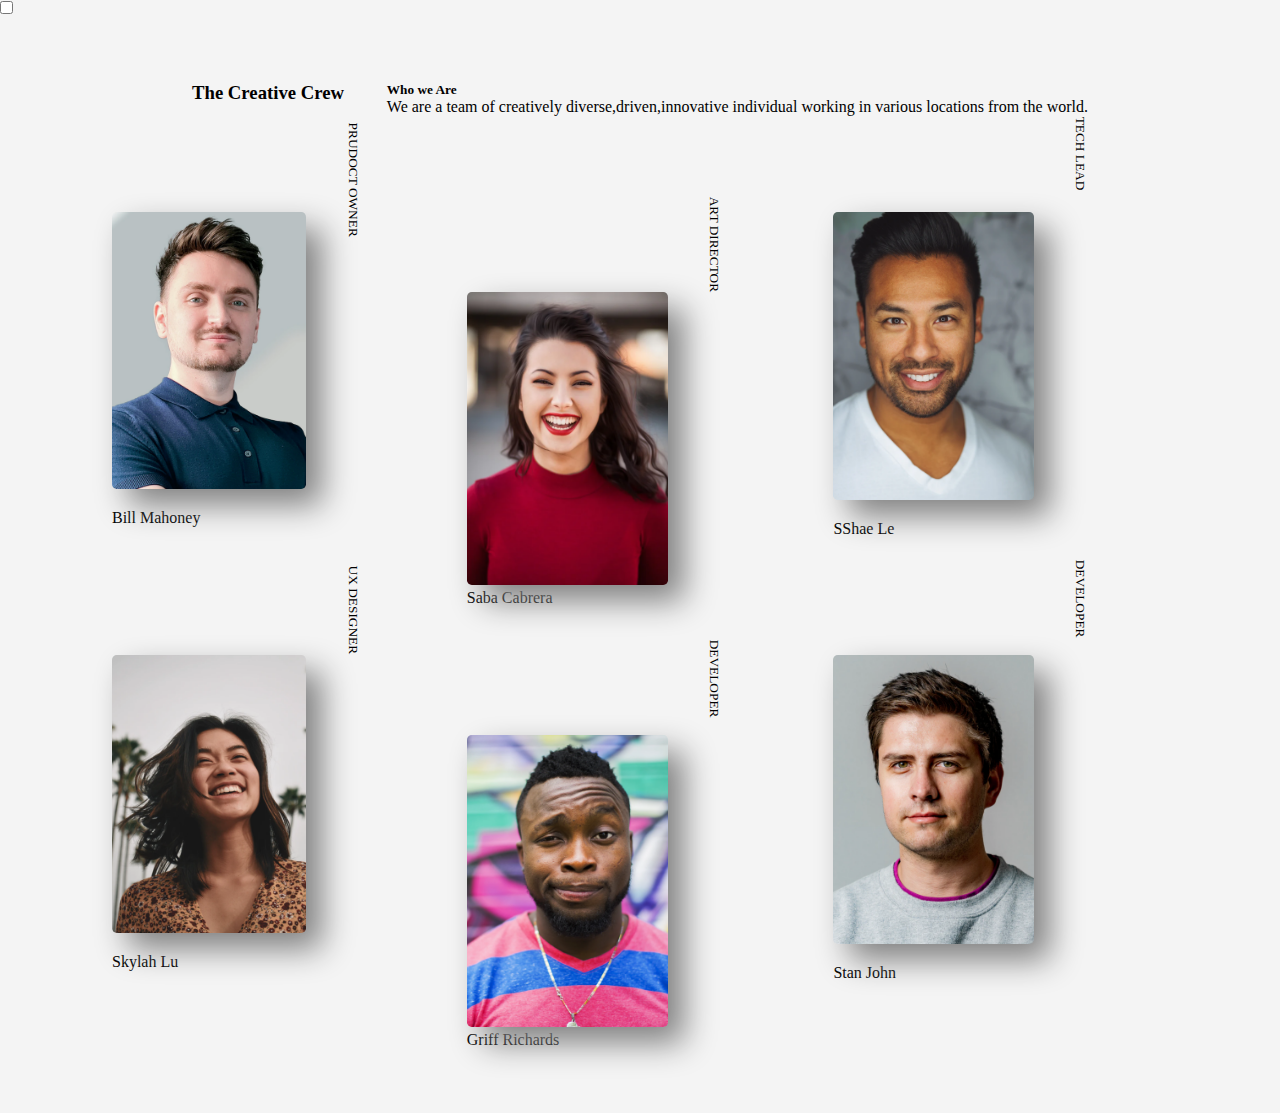
==== index.html @ 1f274f35 "Team Member" ====
<!DOCTYPE html>
<html lang="en">
  <head>
    <meta charset="UTF-8" />
    <meta http-equiv="X-UA-Compatible" content="IE=edge" />
    <meta name="viewport" content="width=device-width, initial-scale=1.0" />
    <title>Team Memeber Page</title>
    <link
      href="https://cdn.jsdelivr.net/npm/bootstrap@5.1.3/dist/css/bootstrap.min.css"
      rel="stylesheet"
      integrity="sha384-1BmE4kWBq78iYhFldvKuhfTAU6auU8tT94WrHftjDbrCEXSU1oBoqyl2QvZ6jIW3"
      crossorigin="anonymous"
    />
    <link rel="stylesheet" href="./index.css" />
  </head>
  <body>
    <div class="form-check form-switch">
      <input
        class="form-check-input"
        type="checkbox"
        role="switch"
        id="flexSwitchCheckDefault"
      />
      <label class="form-check-label" for="flexSwitchCheckDefault"></label>
    </div>

    <div class="container">
      <header>
        <div class="header-left">
          <h3>The Creative Crew</h3>
        </div>
        <div class="header-right">
          <h5>Who we Are</h5>
          <p>
            We are a team of creatively diverse,driven,innovative individual
            working in various locations from the world.
          </p>
        </div>
      </header>
      <div class="container-team">
        <div class="cantainer--team-member">
          <span>PRUDOCT OWNER</span>
          <img src="./images/photo1.png" alt="photo1" />
          <p>Bill Mahoney</p>
        </div>
        <div class="cantainer--team-member1">
          <span>ART DIRECTOR</span>
          <img src="./images/photo2.png" alt="photo1" />
          <p>Saba Cabrera</p>
        </div>
        <div class="cantainer--team-member">
          <span>TECH LEAD</span>
          <img src="./images/photo3.png" alt="photo1" />
          <p>SShae Le</p>
        </div>
        <div class="cantainer--team-member">
          <span>UX DESIGNER</span>
          <img src="./images/photo4.png" alt="photo1" />
          <p>Skylah Lu</p>
        </div>
        <div class="cantainer--team-member1">
          <span>DEVELOPER</span>
          <img src="./images/photo5.png" alt="photo1" />
          <p>Griff Richards</p>
        </div>
        <div class="cantainer--team-member">
          <span>DEVELOPER</span>
          <img src="./images/photo6.png" alt="photo1" />
          <p>Stan John</p>
        </div>
      </div>
    </div>
  </body>
</html>
---- index.css ----
* {
  margin: 0;
  padding: 0;
  box-sizing: border-box;
}
body {
    background: rgba(244, 244, 244);
}
header{
    display: flex;
    justify-content: space-between;
    margin: 3rem 7rem;
}
.container{
    margin: 4rem 5rem;
}
.container-team{
    display: grid;
    grid-template-columns: auto auto auto;
}
img{
    width: 60%;
    filter: drop-shadow(1rem 1rem 1rem gray);
    border-radius: 0.3rem;
}
.cantainer--team-member{
    margin: 2rem;
}
.cantainer--team-member p{
    margin: 1rem 0;
}
.cantainer--team-member1{
    margin-top: 7rem;
}
span{
    display: block;
    
    margin-left:10rem;
    font-size: smaller;
    transform: rotate(90deg);
    transform: ;
    
}
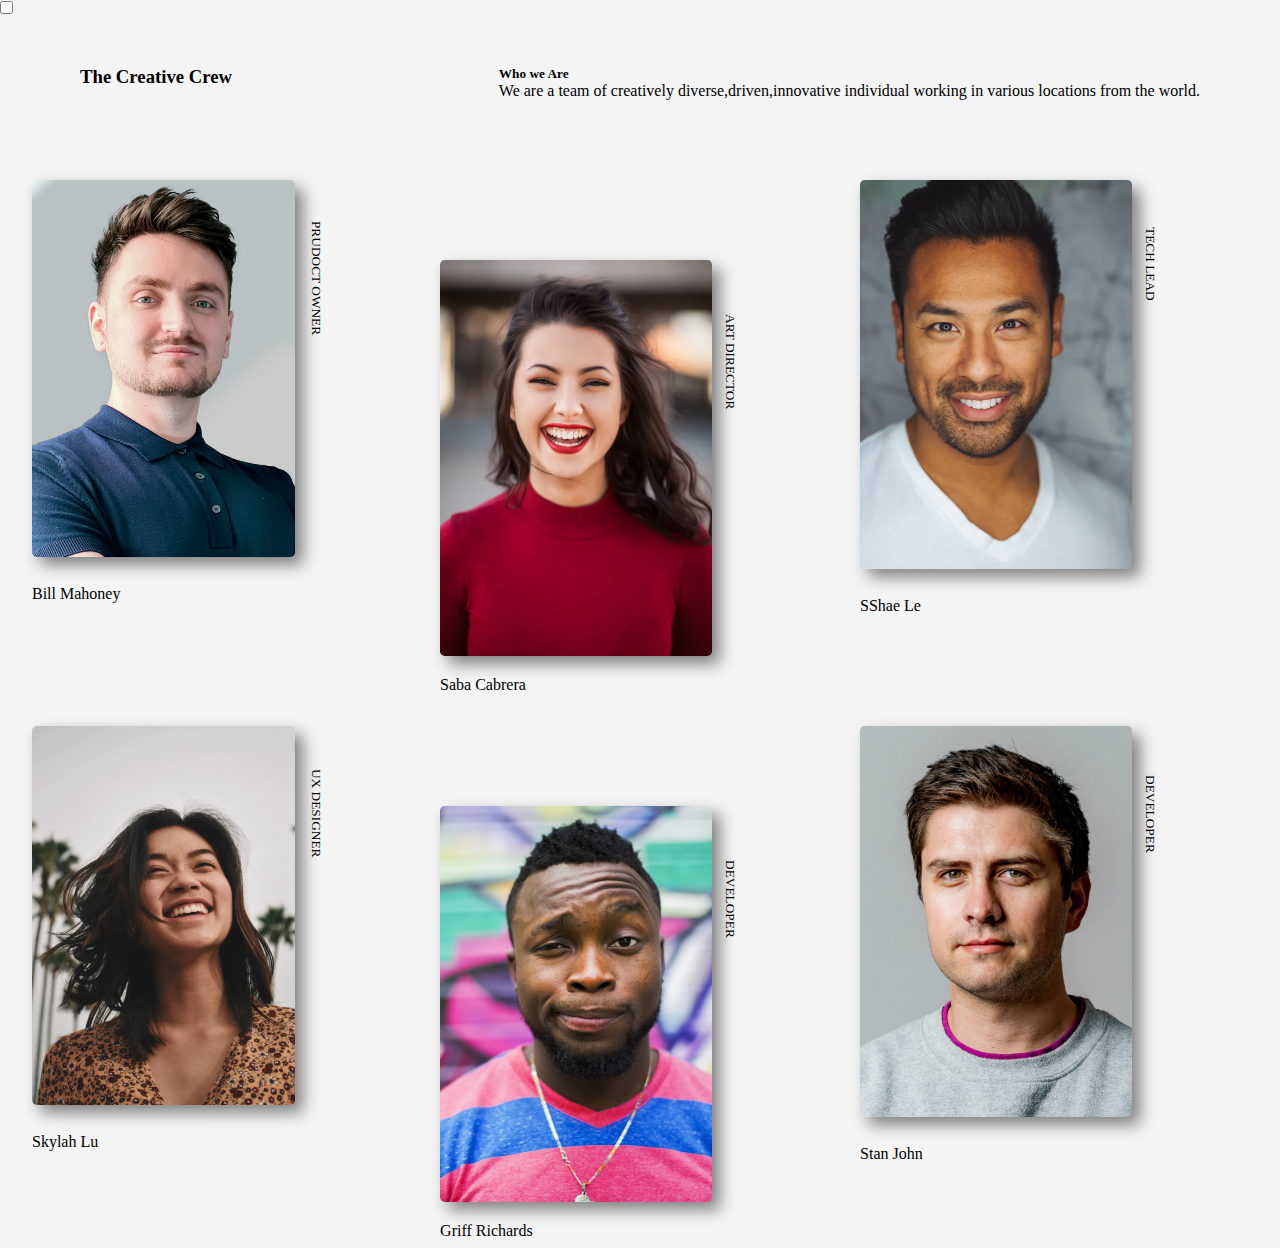
==== commit fbfd1f14: "Team Member Page" ====
--- a/index.html
+++ b/index.html
@@ -19,9 +19,8 @@
         class="form-check-input"
         type="checkbox"
         role="switch"
-        id="flexSwitchCheckDefault"
+        id="switch"
       />
-      <label class="form-check-label" for="flexSwitchCheckDefault"></label>
     </div>
 
     <div class="container">
@@ -39,36 +38,35 @@
       </header>
       <div class="container-team">
         <div class="cantainer--team-member">
-          <span>PRUDOCT OWNER</span>
-          <img src="./images/photo1.png" alt="photo1" />
+          <img src="./images/photo1.png" alt="photo1" /><span
+            >PRUDOCT OWNER</span
+          >
           <p>Bill Mahoney</p>
         </div>
         <div class="cantainer--team-member1">
-          <span>ART DIRECTOR</span>
-          <img src="./images/photo2.png" alt="photo1" />
+          <img src="./images/photo2.png" alt="photo2" /><span
+            >ART DIRECTOR</span
+          >
           <p>Saba Cabrera</p>
         </div>
         <div class="cantainer--team-member">
-          <span>TECH LEAD</span>
-          <img src="./images/photo3.png" alt="photo1" />
+          <img src="./images/photo3.png" alt="photo3" /><span>TECH LEAD</span>
           <p>SShae Le</p>
         </div>
         <div class="cantainer--team-member">
-          <span>UX DESIGNER</span>
-          <img src="./images/photo4.png" alt="photo1" />
+          <img src="./images/photo4.png" alt="photo4" /><span>UX DESIGNER</span>
           <p>Skylah Lu</p>
         </div>
         <div class="cantainer--team-member1">
-          <span>DEVELOPER</span>
-          <img src="./images/photo5.png" alt="photo1" />
+          <img src="./images/photo5.png" alt="photo5" /><span>DEVELOPER</span>
           <p>Griff Richards</p>
         </div>
         <div class="cantainer--team-member">
-          <span>DEVELOPER</span>
-          <img src="./images/photo6.png" alt="photo1" />
+          <img src="./images/photo6.png" alt="photo6" /><span>DEVELOPER</span>
           <p>Stan John</p>
         </div>
       </div>
     </div>
+    <script src="./app.js"></script>
   </body>
 </html>
--- a/index.css
+++ b/index.css
@@ -9,35 +9,38 @@
 header{
     display: flex;
     justify-content: space-between;
-    margin: 3rem 7rem;
+    margin: 3rem 5rem;
 }
 .container{
-    margin: 4rem 5rem;
+   
 }
 .container-team{
     display: grid;
     grid-template-columns: auto auto auto;
 }
 img{
-    width: 60%;
-    filter: drop-shadow(1rem 1rem 1rem gray);
+    width: 70%;
+    filter: drop-shadow(.5rem .5rem .5rem gray);
     border-radius: 0.3rem;
 }
 .cantainer--team-member{
     margin: 2rem;
 }
 .cantainer--team-member p{
-    margin: 1rem 0;
+    margin: .5rem 0;
 }
 .cantainer--team-member1{
     margin-top: 7rem;
 }
 span{
     display: block;
+    font-size: smaller;
+    transform: rotate(90deg) translate(-10rem,-6rem); 
+   
+  
     
-    margin-left:10rem;
-    font-size: smaller;
-    transform: rotate(90deg);
-    transform: ;
-    
+}
+.change-bg{
+    background-color: black;
+    color: white;
 }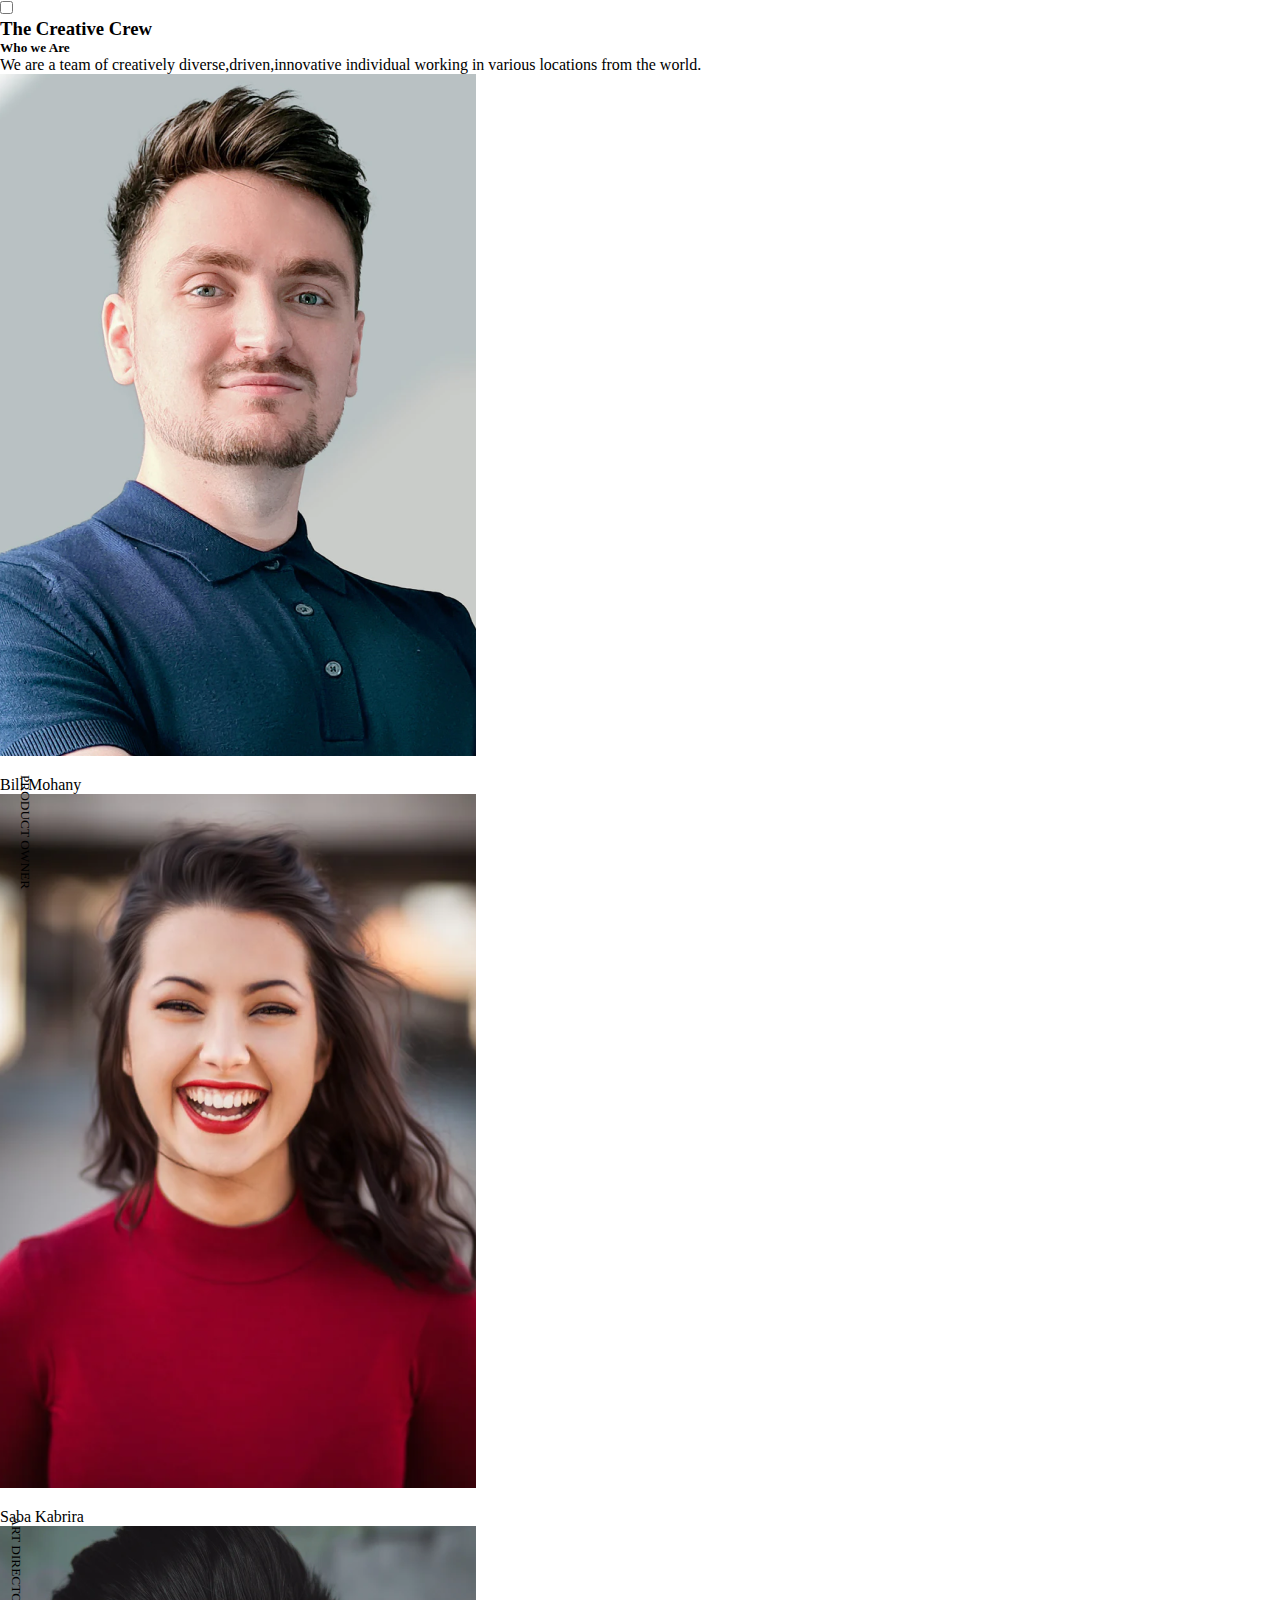
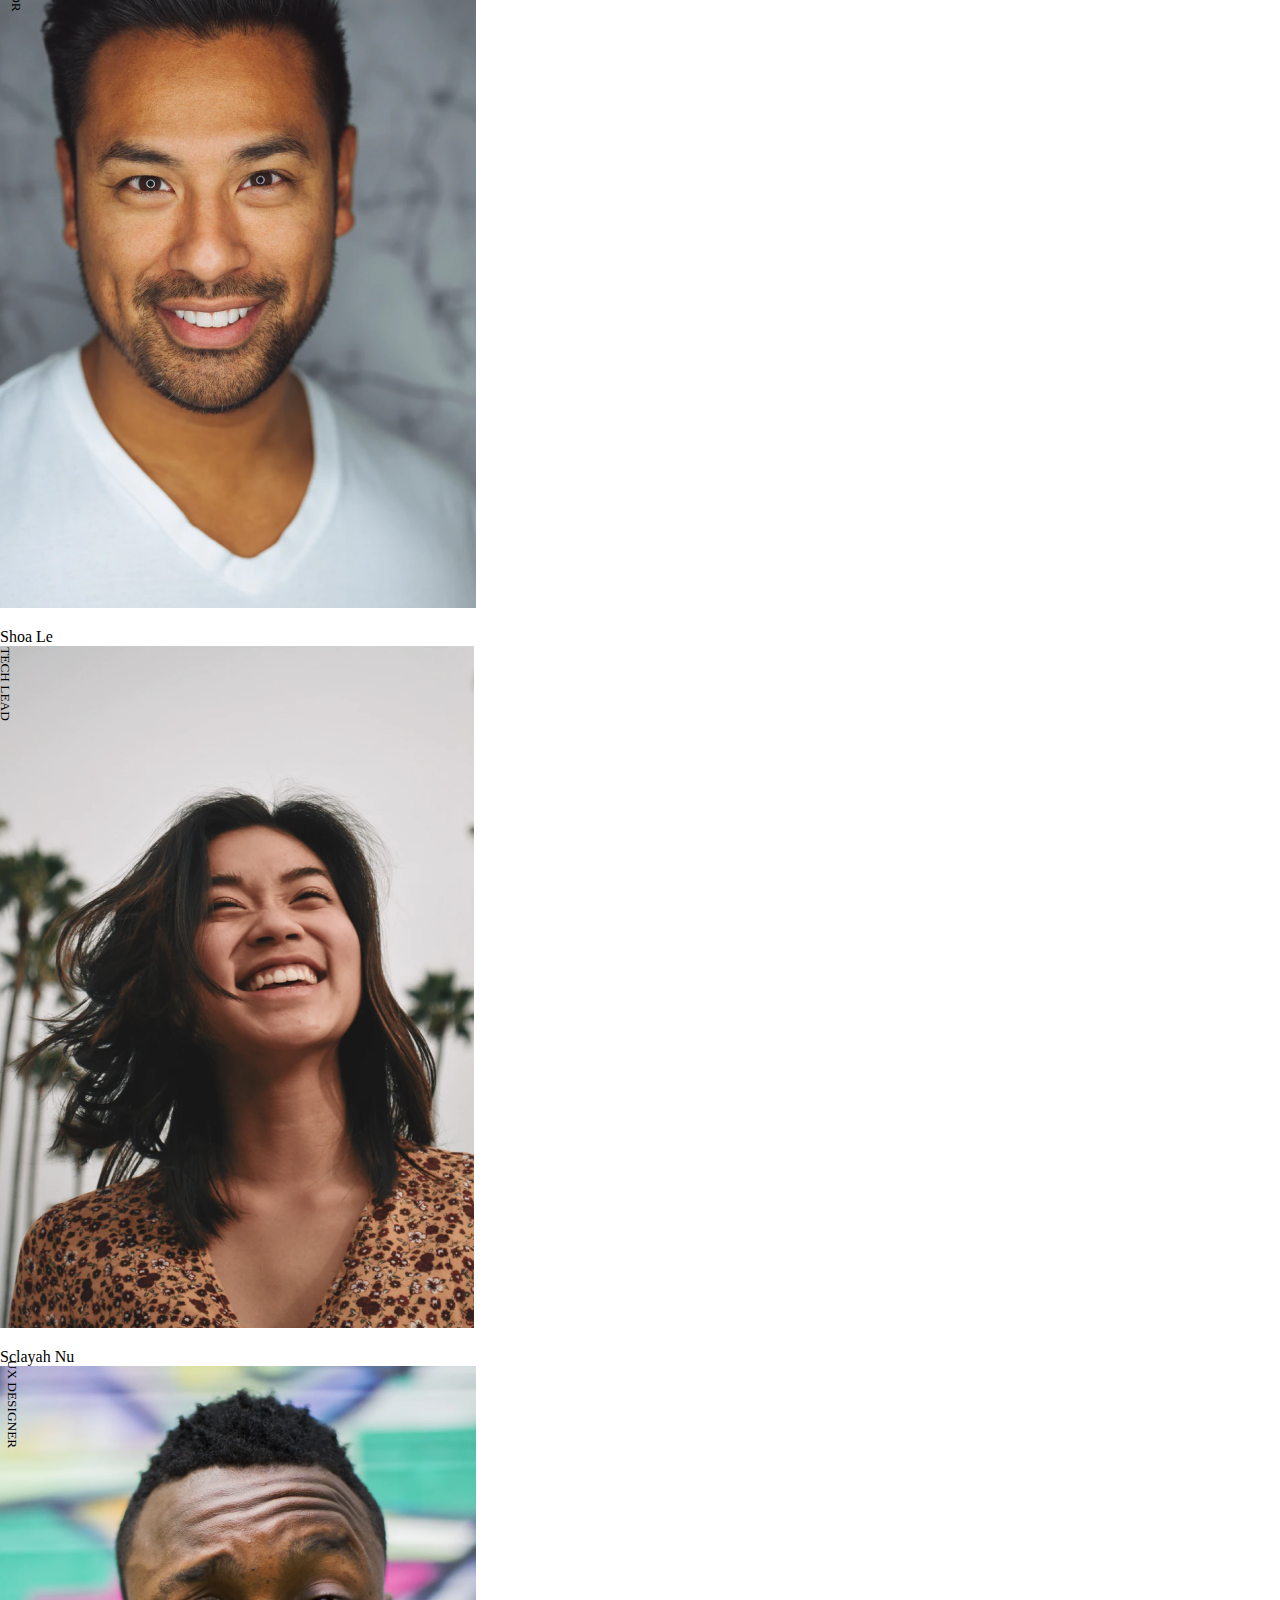
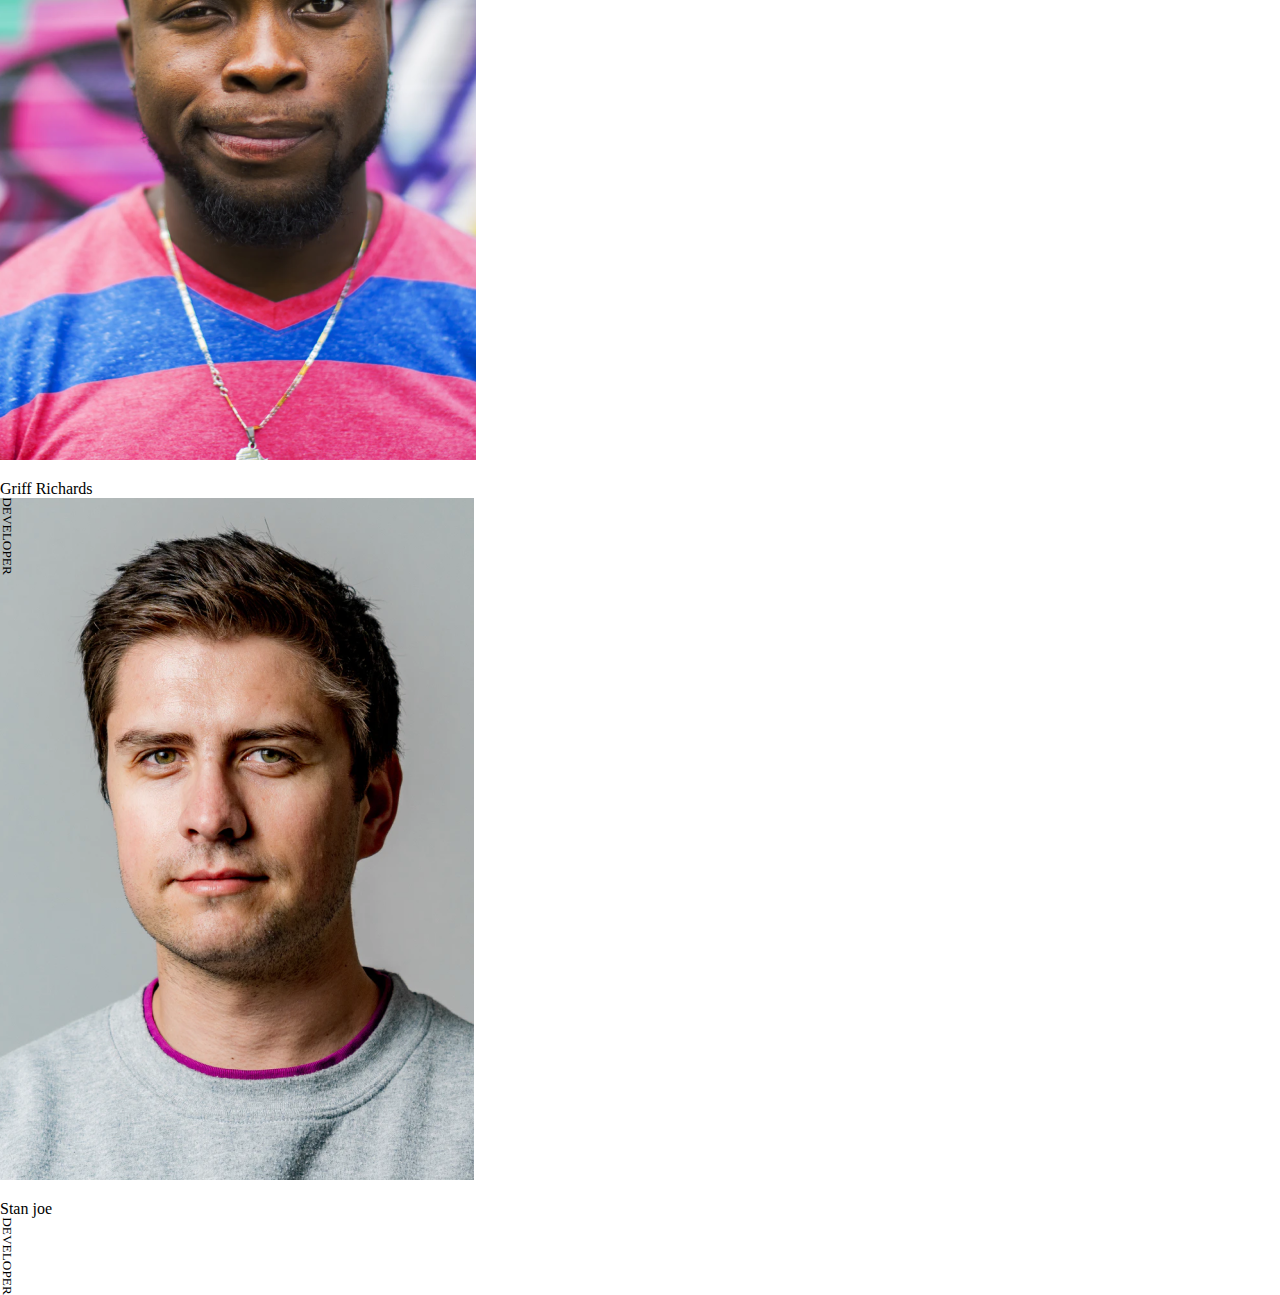
==== commit 39135872: "Team Member Project" ====
--- a/index.html
+++ b/index.html
@@ -4,17 +4,17 @@
     <meta charset="UTF-8" />
     <meta http-equiv="X-UA-Compatible" content="IE=edge" />
     <meta name="viewport" content="width=device-width, initial-scale=1.0" />
-    <title>Team Memeber Page</title>
+    <title>Document</title>
     <link
       href="https://cdn.jsdelivr.net/npm/bootstrap@5.1.3/dist/css/bootstrap.min.css"
       rel="stylesheet"
       integrity="sha384-1BmE4kWBq78iYhFldvKuhfTAU6auU8tT94WrHftjDbrCEXSU1oBoqyl2QvZ6jIW3"
       crossorigin="anonymous"
     />
-    <link rel="stylesheet" href="./index.css" />
+    <link rel="stylesheet" href="index.css" />
   </head>
   <body>
-    <div class="form-check form-switch">
+       <div class="form-check form-switch">
       <input
         class="form-check-input"
         type="checkbox"
@@ -22,51 +22,75 @@
         id="switch"
       />
     </div>
-
-    <div class="container">
-      <header>
-        <div class="header-left">
+    <div class="container-md">
+      <div
+        class="
+          d-flex
+          flex-row
+          bd-highlight
+          mx-auto
+          mt-5
+          ms-5
+          justify-content-between
+        "
+      >
+        <div class="bd-highlight">
           <h3>The Creative Crew</h3>
         </div>
-        <div class="header-right">
+        <div class="bd-highlight">
           <h5>Who we Are</h5>
           <p>
             We are a team of creatively diverse,driven,innovative individual
             working in various locations from the world.
           </p>
         </div>
-      </header>
-      <div class="container-team">
-        <div class="cantainer--team-member">
-          <img src="./images/photo1.png" alt="photo1" /><span
-            >PRUDOCT OWNER</span
-          >
-          <p>Bill Mahoney</p>
+      </div>
+    </div>
+     <div class=" container-fluid row gx-5 d-flex flex-row align-items-center justify-content-center">
+        <div class="col-md-5 col-lg-4 mb-5">
+          <div class="card border border-0 media-body d-inline-flex flex-row">
+            <img src="./images/photo1.png" class="rounded shadow-3-strong img-fluid" alt=""/>
+            <p class="display-10 col-12 span " style="height:fit-content; width:fit-content;">PRODUCT OWNER</p>
+          </div>
+          <p class="font-weight">Bill Mohany</p>
         </div>
-        <div class="cantainer--team-member1">
-          <img src="./images/photo2.png" alt="photo2" /><span
-            >ART DIRECTOR</span
-          >
-          <p>Saba Cabrera</p>
+        <div class="col-md-5 col-lg-4 mt-5">
+          <div class="card border border-0 media-body d-inline-flex flex-row">
+            <img src="./images/photo2.png" class="rounded shadow-3-strong img-fluid" alt="" />
+            <p class="display-10 col-12 span " style="height:fit-content; width:fit-content;">ART DIRECTOR</p>
+          </div>
+          <p class="font-weight">Saba Kabrira</p>
         </div>
-        <div class="cantainer--team-member">
-          <img src="./images/photo3.png" alt="photo3" /><span>TECH LEAD</span>
-          <p>SShae Le</p>
+        <div class="col-md-5 col-lg-4 mb-5">
+          <div class="card border border-0 media-body d-inline-flex flex-row">
+            <img src="./images/photo3.png" class="rounded shadow-3-strong img-fluid" alt="" />
+            <p class="display-10 col-12 span" style="height:fit-content; width:fit-content;">TECH LEAD</p>
+          </div>
+          <p class="font-weight">Shoa Le</p>
         </div>
-        <div class="cantainer--team-member">
-          <img src="./images/photo4.png" alt="photo4" /><span>UX DESIGNER</span>
-          <p>Skylah Lu</p>
+        <div class="col-md-5 col-lg-4 mb-5">
+          <div class="card border border-0 media-body d-inline-flex flex-row">
+            <img src="./images/photo4.png" class="rounded shadow-3-strong img-fluid" alt=""/>
+            <p class="display-12 col-12 span" style="height:fit-content; width:fit-content;">UX DESIGNER</p>
+          </div>
+          <p class="font-weight">Sclayah Nu</p>
         </div>
-        <div class="cantainer--team-member1">
-          <img src="./images/photo5.png" alt="photo5" /><span>DEVELOPER</span>
-          <p>Griff Richards</p>
+        <div class="col-md-5 col-lg-4 mt-5">
+          <div class="card border border-0 media-body d-inline-flex flex-row">
+            <img src="./images/photo5.png" class="rounded shadow-3-strong img-fluid" alt=""/>
+            <p class="display-10 col-12 span" style="height:fit-content; width:fit-content;">DEVELOPER</p>
+          </div>
+          <p class="font-weight">Griff Richards</p>
         </div>
-        <div class="cantainer--team-member">
-          <img src="./images/photo6.png" alt="photo6" /><span>DEVELOPER</span>
-          <p>Stan John</p>
+        <div class="col-md-5 col-lg-4 mb-5">
+          <div class="card border border-0 media-body d-inline-flex flex-row">
+            <img src="./images/photo6.png" class="rounded shadow-3-strong img-fluid" alt=""/>
+            <p class="display-10 col-12 span" style="height:fit-content; width:fit-content;">DEVELOPER</p>
+          </div>
+          <p class="font-weight">Stan joe</p>
         </div>
       </div>
-    </div>
-    <script src="./app.js"></script>
+  </div>
+     <script src="./app.js"></script>
   </body>
 </html>
--- a/index.css
+++ b/index.css
@@ -1,44 +1,12 @@
+
 * {
   margin: 0;
   padding: 0;
   box-sizing: border-box;
 }
-body {
-    background: rgba(244, 244, 244);
-}
-header{
-    display: flex;
-    justify-content: space-between;
-    margin: 3rem 5rem;
-}
-.container{
-   
-}
-.container-team{
-    display: grid;
-    grid-template-columns: auto auto auto;
-}
-img{
-    width: 70%;
-    filter: drop-shadow(.5rem .5rem .5rem gray);
-    border-radius: 0.3rem;
-}
-.cantainer--team-member{
-    margin: 2rem;
-}
-.cantainer--team-member p{
-    margin: .5rem 0;
-}
-.cantainer--team-member1{
-    margin-top: 7rem;
-}
-span{
-    display: block;
+.span{
+    transform: rotate(90deg) translateY(2rem) translateX(4rem);
     font-size: smaller;
-    transform: rotate(90deg) translate(-10rem,-6rem); 
-   
-  
-    
 }
 .change-bg{
     background-color: black;
